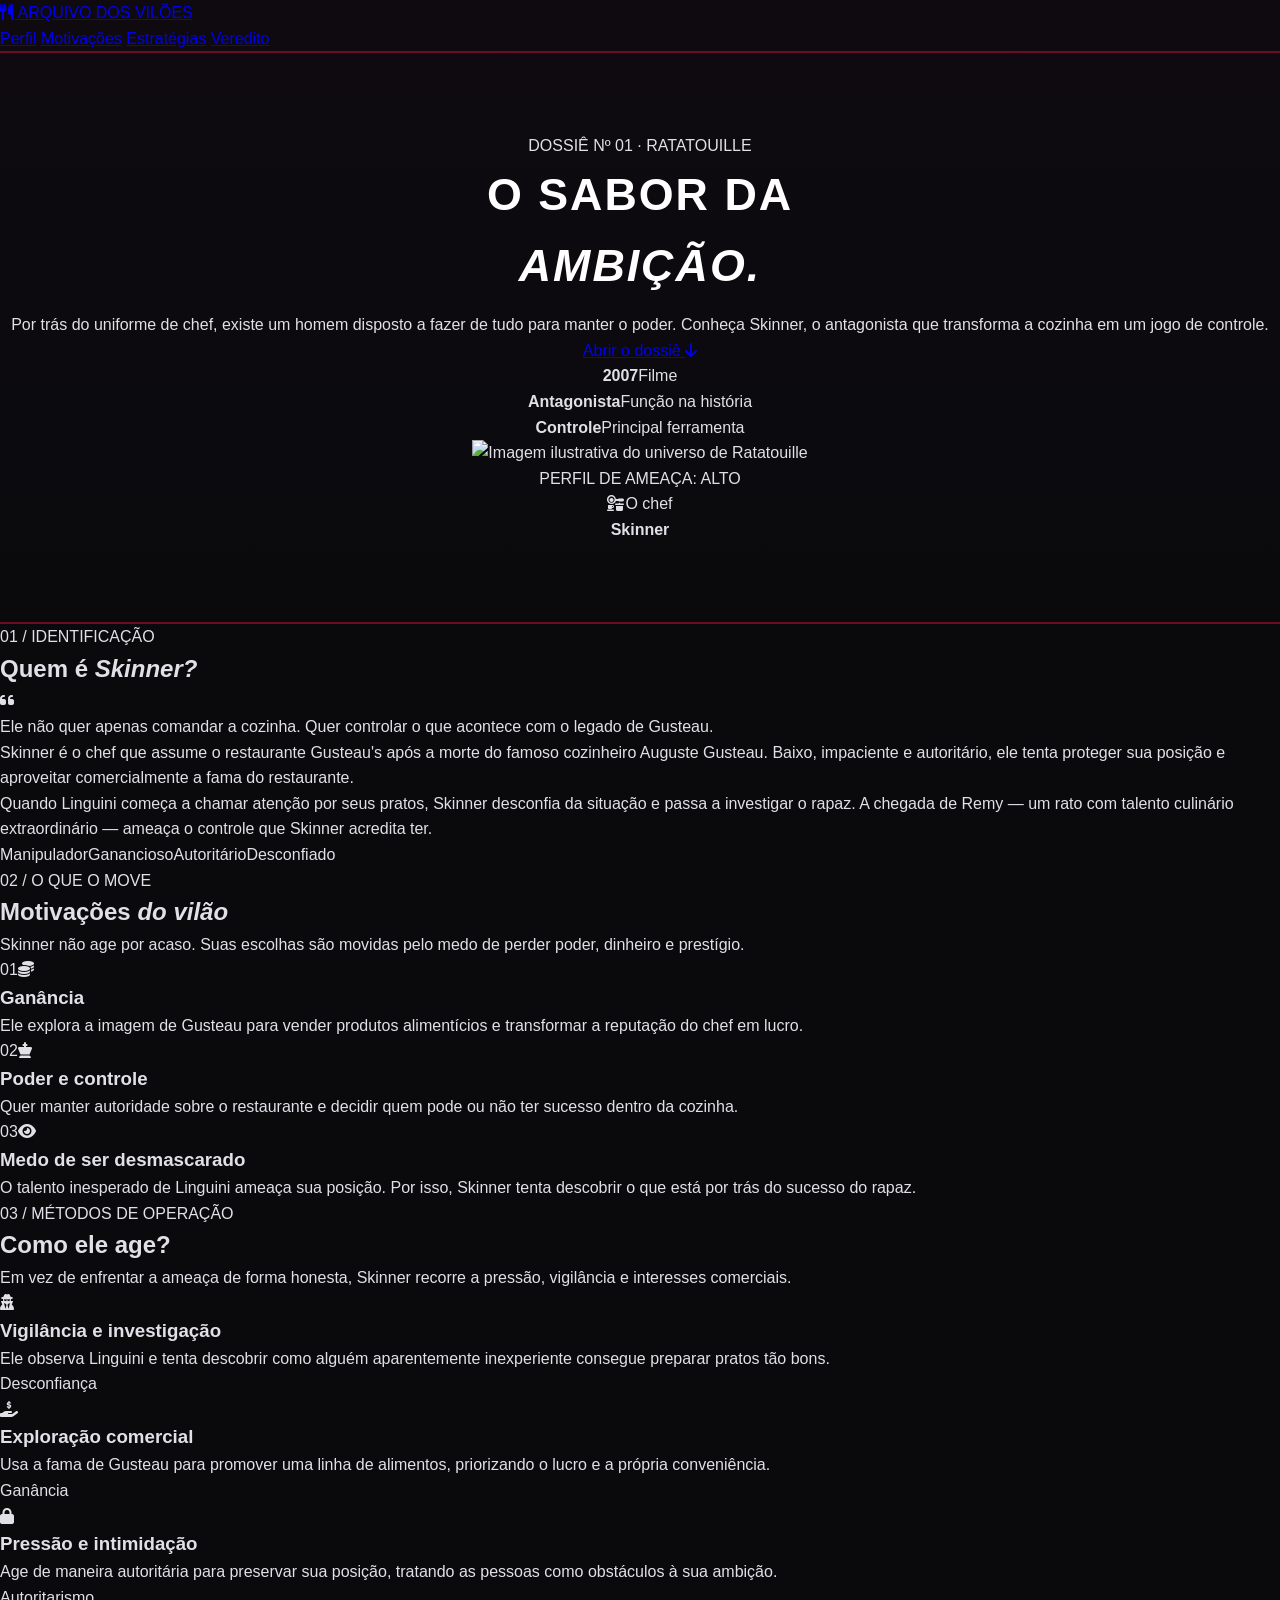
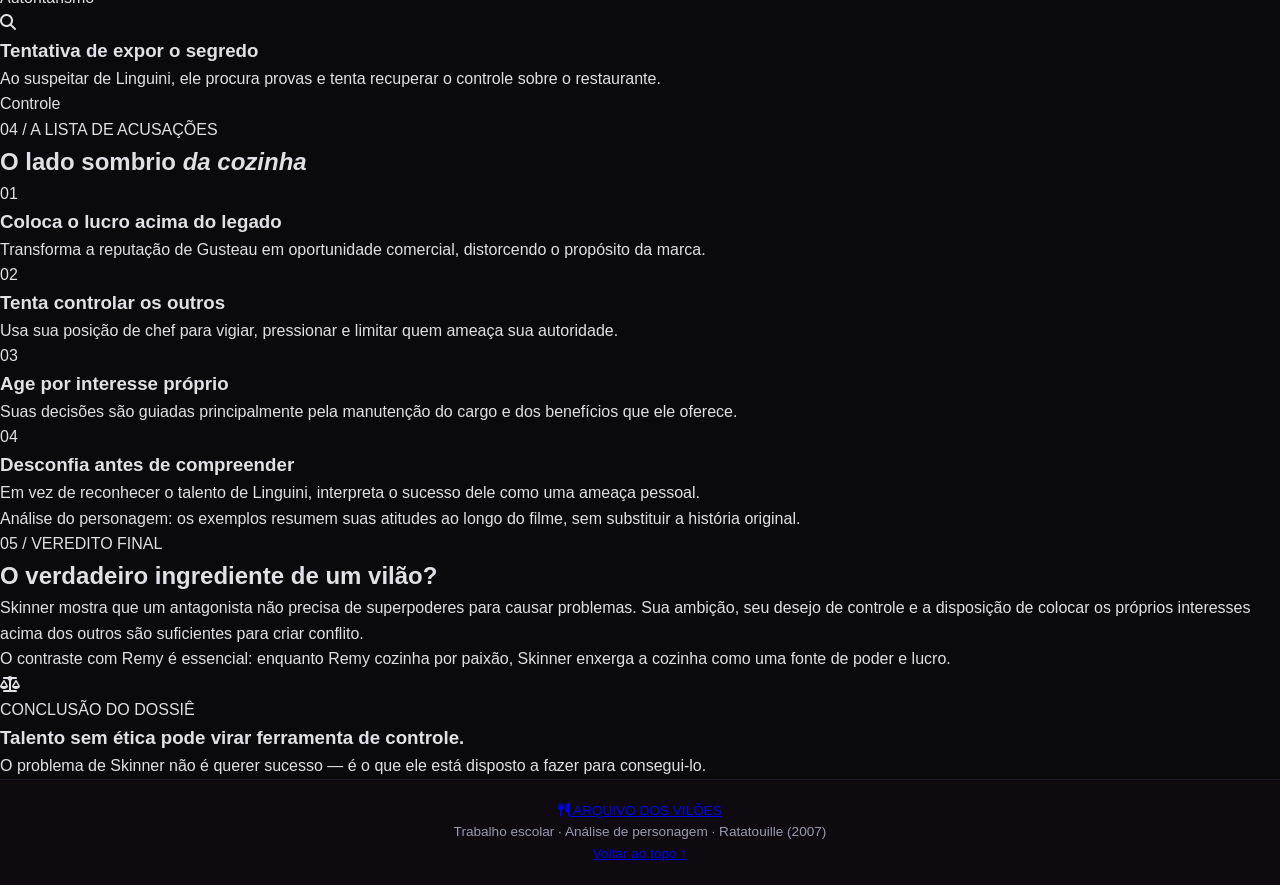
==== chefskinner.html @ 66c11b69 "criacao de chefskinner.html" ====
<!DOCTYPE html>
<html lang="pt-br">
<head>
    <meta charset="UTF-8">
    <meta name="viewport" content="width=device-width, initial-scale=1.0">
    <meta name="description" content="Uma análise do Chef Skinner, o antagonista de Ratatouille.">
    <title>Chef Skinner | O vilão de Ratatouille</title>
    <link rel="stylesheet" href="./css/style.css">
    <link rel="preconnect" href="https://fonts.googleapis.com">
    <link rel="preconnect" href="https://fonts.gstatic.com" crossorigin>
    <link href="https://fonts.googleapis.com/css2?family=DM+Sans:wght@400;500;600;700&family=Playfair+Display:wght@600;700;800&display=swap" rel="stylesheet">
    <link rel="stylesheet" href="https://cdnjs.cloudflare.com/ajax/libs/font-awesome/6.5.2/css/all.min.css">
</head>
<body>
    <header class="topo">
        <a class="marca" href="#inicio"><span class="marca-icone"><i class="fa-solid fa-utensils"></i></span> ARQUIVO DOS VILÕES</a>
        <nav aria-label="Menu principal">
            <a href="#perfil">Perfil</a>
            <a href="#motivacoes">Motivações</a>
            <a href="#estrategias">Estratégias</a>
            <a href="#legado">Veredito</a>
        </nav>
    </header>

    <main>
        <section id="inicio" class="hero">
            <div class="hero-texto">
                <p class="sobretitulo"><span></span> DOSSIÊ Nº 01 · RATATOUILLE</p>
                <h1>O sabor da<br><em>ambição.</em></h1>
                <p class="hero-descricao">Por trás do uniforme de chef, existe um homem disposto a fazer de tudo para manter o poder. Conheça Skinner, o antagonista que transforma a cozinha em um jogo de controle.</p>
                <a class="botao" href="#perfil">Abrir o dossiê <i class="fa-solid fa-arrow-down"></i></a>
                <div class="hero-dados">
                    <div><strong>2007</strong><span>Filme</span></div>
                    <div><strong>Antagonista</strong><span>Função na história</span></div>
                    <div><strong>Controle</strong><span>Principal ferramenta</span></div>
                </div>
            </div>
            <div class="hero-imagem">
                <img src="https://image.tmdb.org/t/p/w780/3A4CcB8W3sJ9Yq5n4z7K6s0pQ2x.jpg" alt="Imagem ilustrativa do universo de Ratatouille" onerror="this.onerror=null;this.src='https://placehold.co/700x850/292b28/f1e9d8?text=CHEF+SKINNER';">
                <div class="imagem-legenda"><span class="ponto"></span> PERFIL DE AMEAÇA: ALTO</div>
                <div class="selo"><i class="fa-solid fa-kitchen-set"></i><span>O chef<br><b>Skinner</b></span></div>
            </div>
        </section>

        <section id="perfil" class="secao perfil">
            <div class="cabecalho-secao"><p class="sobretitulo">01 / IDENTIFICAÇÃO</p><h2>Quem é <em>Skinner?</em></h2></div>
            <div class="perfil-grid">
                <div class="perfil-frase"><i class="fa-solid fa-quote-left"></i><p>Ele não quer apenas comandar a cozinha. Quer controlar o que acontece com o legado de Gusteau.</p></div>
                <div class="perfil-texto">
                    <p>Skinner é o chef que assume o restaurante Gusteau's após a morte do famoso cozinheiro Auguste Gusteau. Baixo, impaciente e autoritário, ele tenta proteger sua posição e aproveitar comercialmente a fama do restaurante.</p>
                    <p>Quando Linguini começa a chamar atenção por seus pratos, Skinner desconfia da situação e passa a investigar o rapaz. A chegada de Remy — um rato com talento culinário extraordinário — ameaça o controle que Skinner acredita ter.</p>
                    <div class="etiquetas"><span>Manipulador</span><span>Ganancioso</span><span>Autoritário</span><span>Desconfiado</span></div>
                </div>
            </div>
        </section>

        <section id="motivacoes" class="secao escura">
            <div class="cabecalho-secao"><p class="sobretitulo">02 / O QUE O MOVE</p><h2>Motivações <em>do vilão</em></h2><p class="introducao">Skinner não age por acaso. Suas escolhas são movidas pelo medo de perder poder, dinheiro e prestígio.</p></div>
            <div class="cartoes">
                <article class="cartao"><span class="numero">01</span><i class="fa-solid fa-coins"></i><h3>Ganância</h3><p>Ele explora a imagem de Gusteau para vender produtos alimentícios e transformar a reputação do chef em lucro.</p></article>
                <article class="cartao"><span class="numero">02</span><i class="fa-solid fa-chess-king"></i><h3>Poder e controle</h3><p>Quer manter autoridade sobre o restaurante e decidir quem pode ou não ter sucesso dentro da cozinha.</p></article>
                <article class="cartao"><span class="numero">03</span><i class="fa-solid fa-eye"></i><h3>Medo de ser desmascarado</h3><p>O talento inesperado de Linguini ameaça sua posição. Por isso, Skinner tenta descobrir o que está por trás do sucesso do rapaz.</p></article>
            </div>
        </section>

        <section id="estrategias" class="secao estrategias">
            <div class="cabecalho-secao"><p class="sobretitulo">03 / MÉTODOS DE OPERAÇÃO</p><h2>Como ele age?</h2><p class="introducao">Em vez de enfrentar a ameaça de forma honesta, Skinner recorre a pressão, vigilância e interesses comerciais.</p></div>
            <div class="estrategia-lista">
                <article class="estrategia-item"><div class="estrategia-icone"><i class="fa-solid fa-user-secret"></i></div><div><h3>Vigilância e investigação</h3><p>Ele observa Linguini e tenta descobrir como alguém aparentemente inexperiente consegue preparar pratos tão bons.</p></div><span class="tag">Desconfiança</span></article>
                <article class="estrategia-item"><div class="estrategia-icone"><i class="fa-solid fa-hand-holding-dollar"></i></div><div><h3>Exploração comercial</h3><p>Usa a fama de Gusteau para promover uma linha de alimentos, priorizando o lucro e a própria conveniência.</p></div><span class="tag">Ganância</span></article>
                <article class="estrategia-item"><div class="estrategia-icone"><i class="fa-solid fa-lock"></i></div><div><h3>Pressão e intimidação</h3><p>Age de maneira autoritária para preservar sua posição, tratando as pessoas como obstáculos à sua ambição.</p></div><span class="tag">Autoritarismo</span></article>
                <article class="estrategia-item"><div class="estrategia-icone"><i class="fa-solid fa-magnifying-glass"></i></div><div><h3>Tentativa de expor o segredo</h3><p>Ao suspeitar de Linguini, ele procura provas e tenta recuperar o controle sobre o restaurante.</p></div><span class="tag">Controle</span></article>
            </div>
        </section>

        <section class="secao atos">
            <div class="cabecalho-secao"><p class="sobretitulo">04 / A LISTA DE ACUSAÇÕES</p><h2>O lado sombrio <em>da cozinha</em></h2></div>
            <div class="atos-grid">
                <div class="ato"><span>01</span><div><h3>Coloca o lucro acima do legado</h3><p>Transforma a reputação de Gusteau em oportunidade comercial, distorcendo o propósito da marca.</p></div></div>
                <div class="ato"><span>02</span><div><h3>Tenta controlar os outros</h3><p>Usa sua posição de chef para vigiar, pressionar e limitar quem ameaça sua autoridade.</p></div></div>
                <div class="ato"><span>03</span><div><h3>Age por interesse próprio</h3><p>Suas decisões são guiadas principalmente pela manutenção do cargo e dos benefícios que ele oferece.</p></div></div>
                <div class="ato"><span>04</span><div><h3>Desconfia antes de compreender</h3><p>Em vez de reconhecer o talento de Linguini, interpreta o sucesso dele como uma ameaça pessoal.</p></div></div>
            </div>
            <p class="nota">Análise do personagem: os exemplos resumem suas atitudes ao longo do filme, sem substituir a história original.</p>
        </section>

        <section id="legado" class="secao veredito">
            <div class="veredito-texto"><p class="sobretitulo">05 / VEREDITO FINAL</p><h2>O verdadeiro ingrediente de um vilão?</h2><p>Skinner mostra que um antagonista não precisa de superpoderes para causar problemas. Sua ambição, seu desejo de controle e a disposição de colocar os próprios interesses acima dos outros são suficientes para criar conflito.</p><p>O contraste com Remy é essencial: enquanto Remy cozinha por paixão, Skinner enxerga a cozinha como uma fonte de poder e lucro.</p></div>
            <div class="veredito-card"><i class="fa-solid fa-scale-balanced"></i><p class="mini-titulo">CONCLUSÃO DO DOSSIÊ</p><h3>Talento sem ética pode virar ferramenta de controle.</h3><div class="linha"></div><p>O problema de Skinner não é querer sucesso — é o que ele está disposto a fazer para consegui-lo.</p></div>
        </section>
    </main>
    <footer><a class="marca" href="#inicio"><i class="fa-solid fa-utensils"></i> ARQUIVO DOS VILÕES</a><p>Trabalho escolar · Análise de personagem · Ratatouille (2007)</p><a href="#inicio" class="voltar">Voltar ao topo ↑</a></footer>
</body>
</html>
---- css/style.css ----
:root {
    --bg-main: #0a0a0d;
    --bg-card: #121218;
    --bg-header: #0e0a10;
    --text-primary: #e0e0e6;
    --text-muted: #9a9ab0;
    --wine-accent: #6b0d23;
    --wine-hover: #800020;
    
    --hover-coringa: #00ff66;
    --hover-thanos: #9d4edd;
    --hover-madara: #ff0033;
    --hover-skinner: #ffffff;
    --hover-duende: #556b2f;
}

* {
    margin: 0;
    padding: 0;
    box-sizing: border-box;
}

body {
    font-family: 'Segoe UI', Tahoma, Geneva, Verdana, sans-serif;
    background-color: var(--bg-main);
    color: var(--text-primary);
    line-height: 1.6;
}

.container {
    max-width: 1200px;
    margin: 0 auto;
    padding: 0 20px;
}

.hero {
    background-color: var(--bg-header);
    border-bottom: 2px solid var(--wine-accent);
    padding: 50px 0;
    text-align: center;
}

.hero h1 {
    font-size: 2.8rem;
    color: #fff;
    letter-spacing: 2px;
    text-transform: uppercase;
    margin-bottom: 10px;
}

.hero .subtitle {
    color: var(--text-muted);
    font-size: 1.1rem;
}

.info-section {
    background-color: var(--bg-card);
    border-left: 4px solid var(--wine-accent);
    padding: 30px;
    margin: 40px 0;
    border-radius: 4px;
}

.info-section h2 {
    color: #fff;
    font-size: 1.8rem;
    margin-bottom: 15px;
}

.info-section p {
    color: var(--text-primary);
    margin-bottom: 15px;
    font-size: 1.05rem;
    text-align: justify;
}

.info-section p:last-child {
    margin-bottom: 0;
}

.cards-section {
    margin-bottom: 60px;
}

.section-title {
    text-align: center;
    font-size: 2rem;
    margin-bottom: 30px;
    color: #fff;
}

.grid-cards {
    display: grid;
    grid-template-columns: repeat(auto-fit, minmax(280px, 1fr));
    gap: 25px;
}

.card {
    background-color: var(--bg-card);
    border: 1px solid #1a1a24;
    border-radius: 8px;
    overflow: hidden;
    position: relative;
    display: flex;
    flex-direction: column;
    transition: transform 0.3s ease, border-color 0.3s ease, box-shadow 0.3s ease;
}

.card-badge {
    position: absolute;
    top: 10px;
    right: 10px;
    background-color: rgba(0, 0, 0, 0.85);
    color: #fff;
    font-size: 0.75rem;
    padding: 4px 10px;
    border-radius: 4px;
    border: 1px solid var(--wine-accent);
    z-index: 1;
}

.card-img {
    width: 100%;
    height: 200px;
    object-fit: cover;
    filter: brightness(0.85);
    transition: filter 0.3s ease;
}

.card-body {
    padding: 20px;
    display: flex;
    flex-direction: column;
    flex-grow: 1;
}

.card-body h3 {
    font-size: 1.4rem;
    color: #fff;
    margin-bottom: 10px;
    transition: color 0.3s ease;
}

.card-body p {
    color: var(--text-muted);
    font-size: 0.95rem;
    margin-bottom: 20px;
    flex-grow: 1;
}

.btn {
    display: block;
    text-align: center;
    background-color: var(--wine-accent);
    color: #fff;
    text-decoration: none;
    padding: 10px 15px;
    border-radius: 4px;
    font-weight: 600;
    transition: background-color 0.3s ease;
}

.btn:hover {
    background-color: var(--wine-hover);
}

.card-coringa:hover {
    transform: translateY(-8px);
    border-color: var(--hover-coringa);
    box-shadow: 0 0 20px rgba(0, 255, 102, 0.3);
}
.card-coringa:hover h3 {
    color: var(--hover-coringa);
}
.card-coringa:hover .card-img {
    filter: brightness(1);
}

.card-thanos:hover {
    transform: translateY(-8px);
    border-color: var(--hover-thanos);
    box-shadow: 0 0 20px rgba(157, 78, 221, 0.3);
}
.card-thanos:hover h3 {
    color: var(--hover-thanos);
}
.card-thanos:hover .card-img {
    filter: brightness(1);
}

.card-madara:hover {
    transform: translateY(-8px);
    border-color: var(--hover-madara);
    box-shadow: 0 0 20px rgba(255, 0, 51, 0.3);
}
.card-madara:hover h3 {
    color: var(--hover-madara);
}
.card-madara:hover .card-img {
    filter: brightness(1);
}

.card-skinner:hover {
    transform: translateY(-8px);
    border-color: var(--hover-skinner);
    box-shadow: 0 0 20px rgba(255, 255, 255, 0.3);
}
.card-skinner:hover h3 {
    color: var(--hover-skinner);
}
.card-skinner:hover .card-img {
    filter: brightness(1);
}

.card-duende:hover {
    transform: translateY(-8px);
    border-color: var(--hover-duende);
    box-shadow: 0 0 20px rgba(85, 107, 47, 0.4);
}
.card-duende:hover h3 {
    color: var(--hover-duende);
}
.card-duende:hover .card-img {
    filter: brightness(1);
}

footer {
    background-color: var(--bg-header);
    border-top: 1px solid #1a1a24;
    text-align: center;
    padding: 20px 0;
    color: var(--text-muted);
    font-size: 0.85rem;
}
header {
    background-color: var(--bg-header);
    border-bottom: 2px solid var(--wine-accent);
}

.navbar {
    background-color: rgba(10, 10, 13, 0.95);
    border-bottom: 1px solid #1a1a24;
    padding: 15px 0;
}

.nav-container {
    display: flex;
    justify-content: space-between;
    align-items: center;
}

.logo {
    color: #fff;
    font-size: 1.3rem;
    font-weight: 700;
    text-decoration: none;
    text-transform: uppercase;
    letter-spacing: 1px;
}

.nav-links {
    display: flex;
    list-style: none;
    gap: 20px;
}

.nav-links a {
    color: var(--text-muted);
    text-decoration: none;
    font-size: 0.95rem;
    font-weight: 500;
    transition: color 0.3s ease;
}

.nav-links a:hover,
.nav-links a.active {
    color: var(--text-primary);
    border-bottom: 2px solid var(--wine-accent);
    padding-bottom: 3px;
}

.hero {
    background-image: linear-gradient(rgba(14, 10, 16, 0.85), rgba(10, 10, 13, 0.95)), url('sua-imagem.jpg');
    background-size: cover;
    background-position: center;
    background-repeat: no-repeat;
    padding: 80px 0;
    text-align: center;
}

.hero h1 {
    font-size: 2.8rem;
    color: #fff;
    letter-spacing: 2px;
    text-transform: uppercase;
    margin-bottom: 10px;
}

.hero .subtitle {
    color: var(--text-muted);
    font-size: 1.1rem;
}
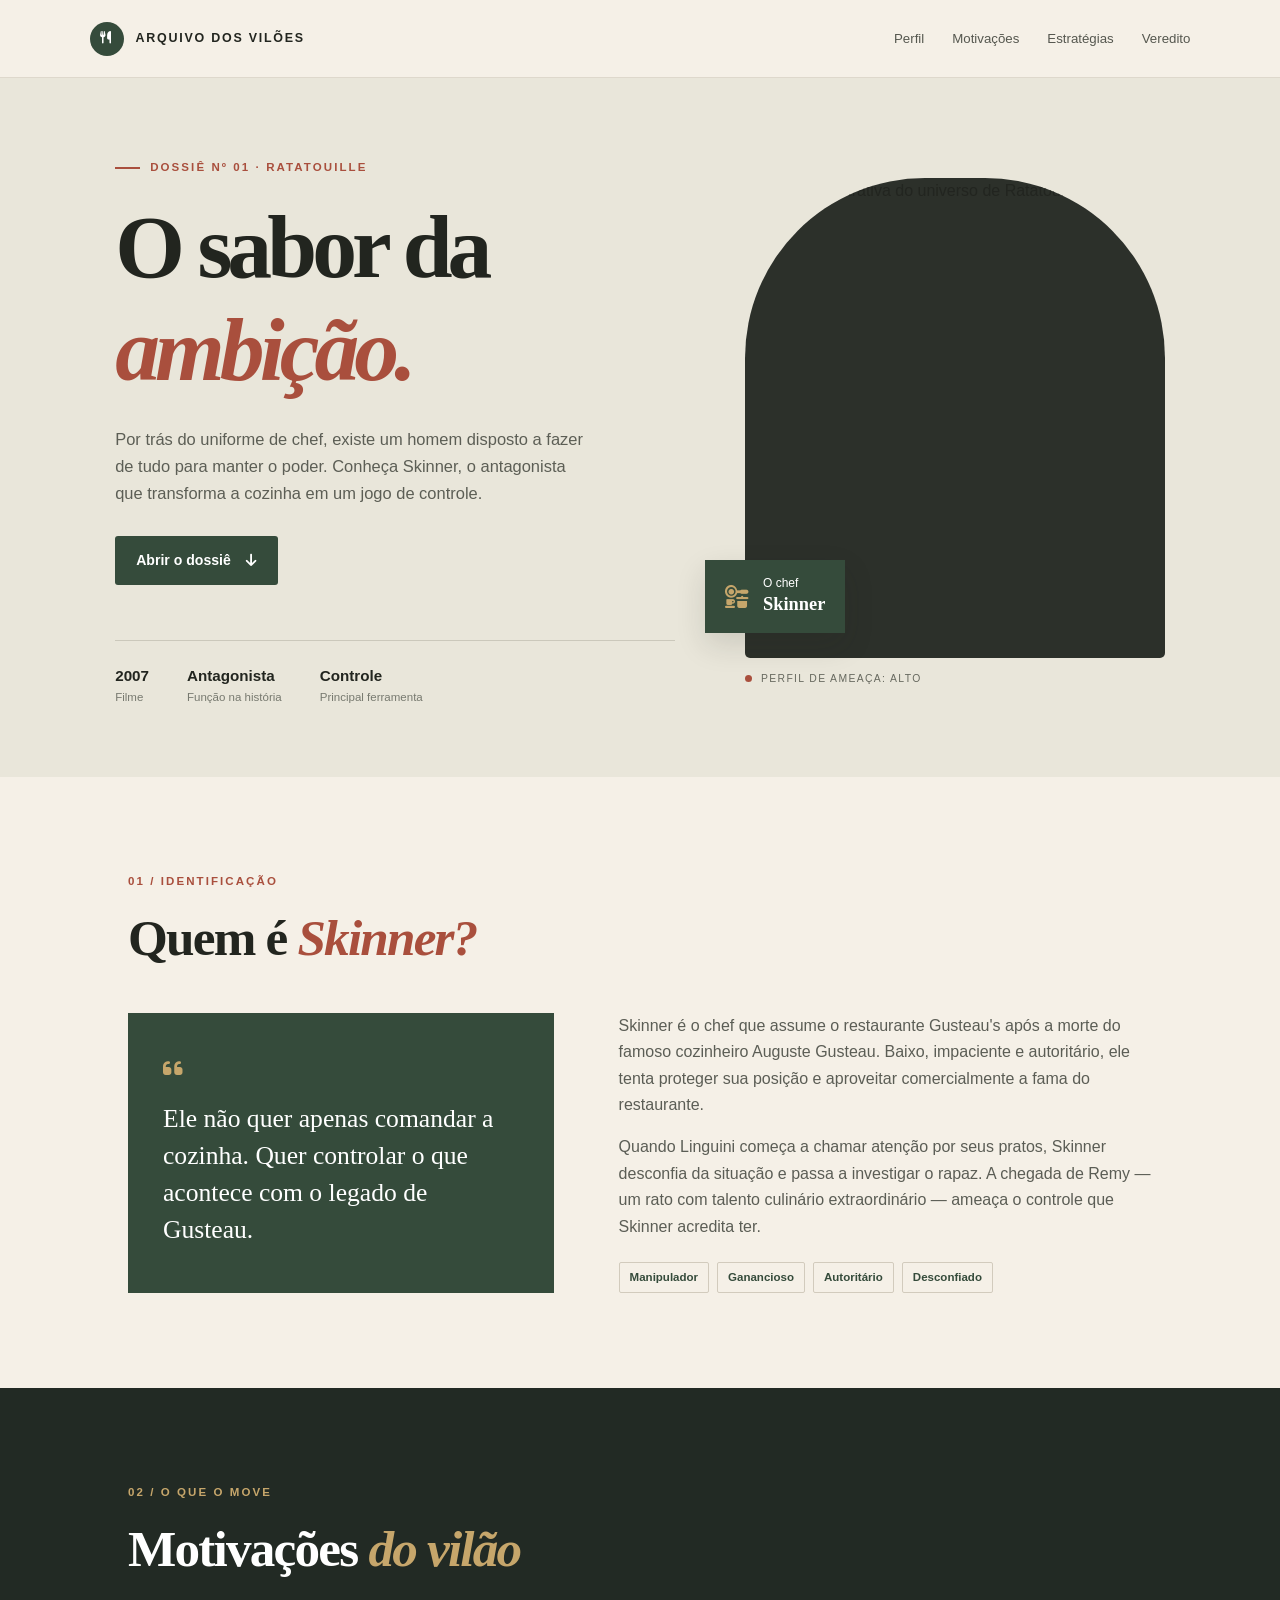
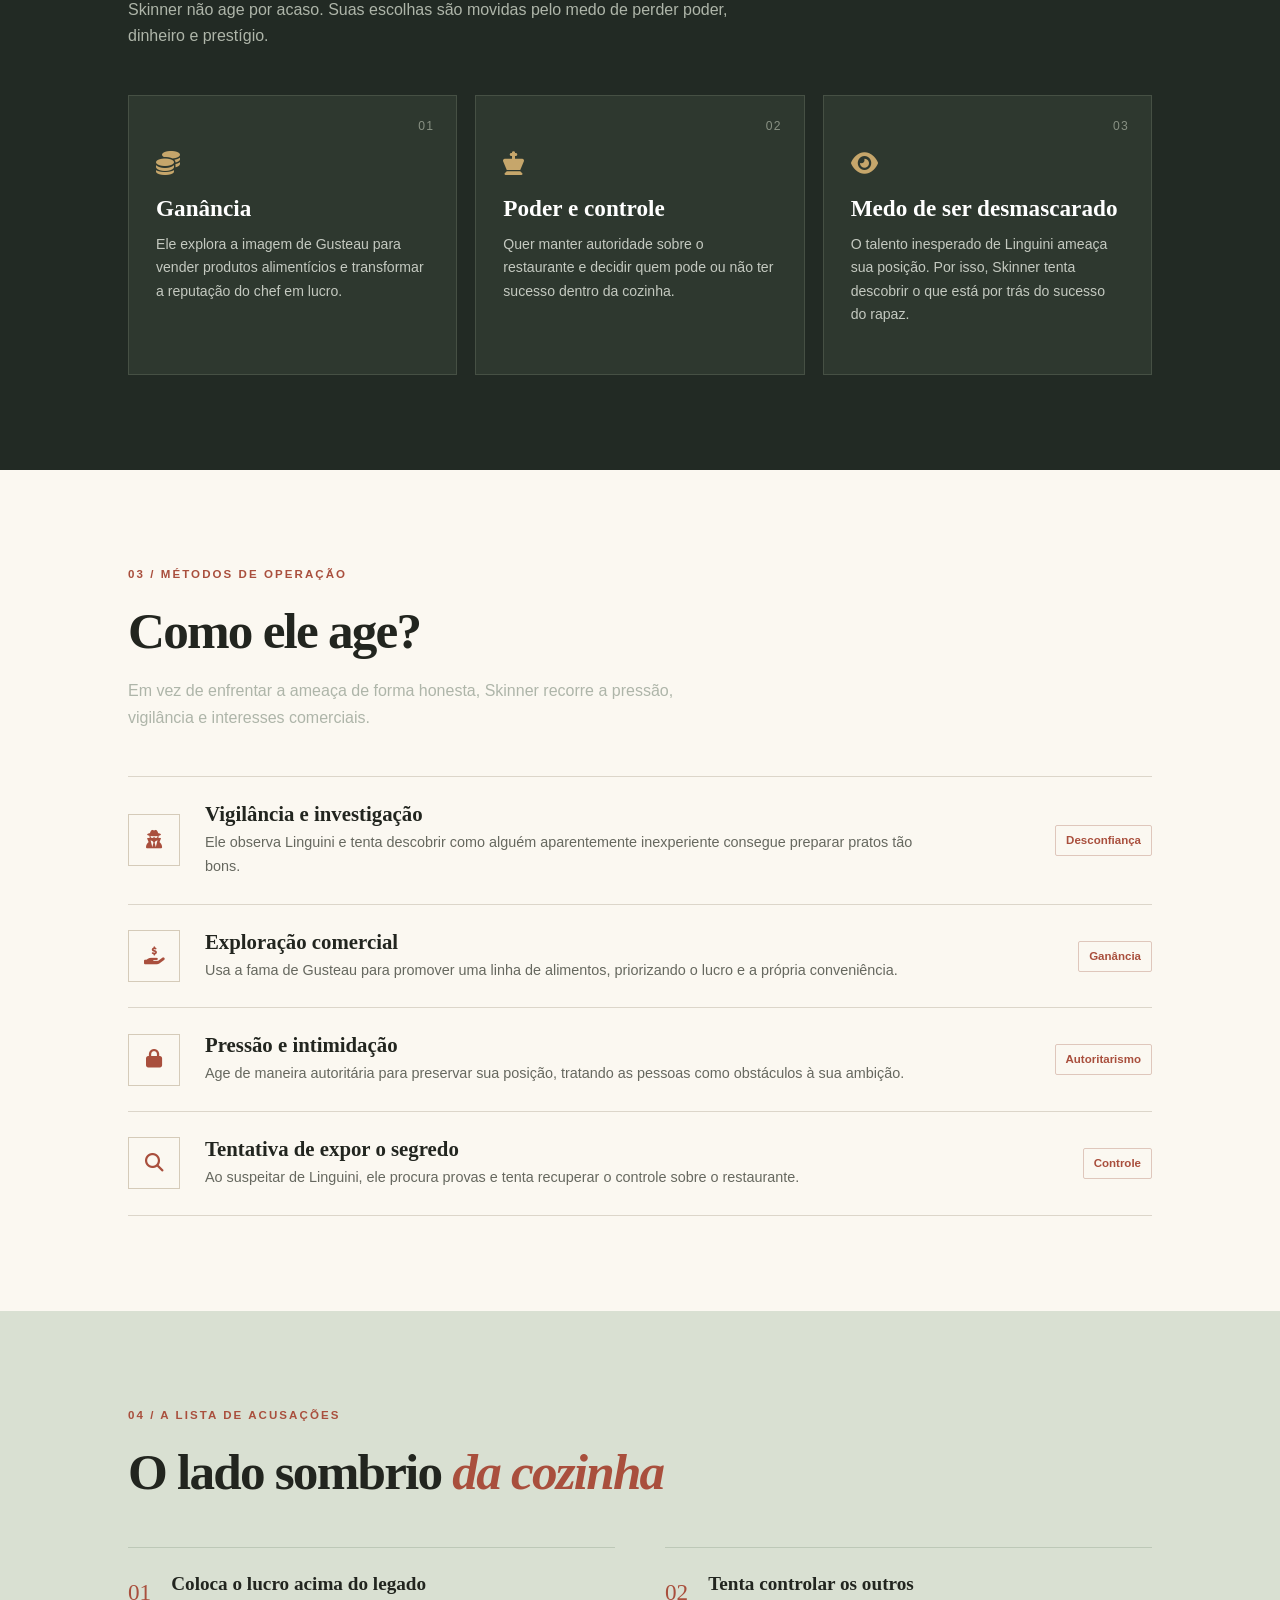
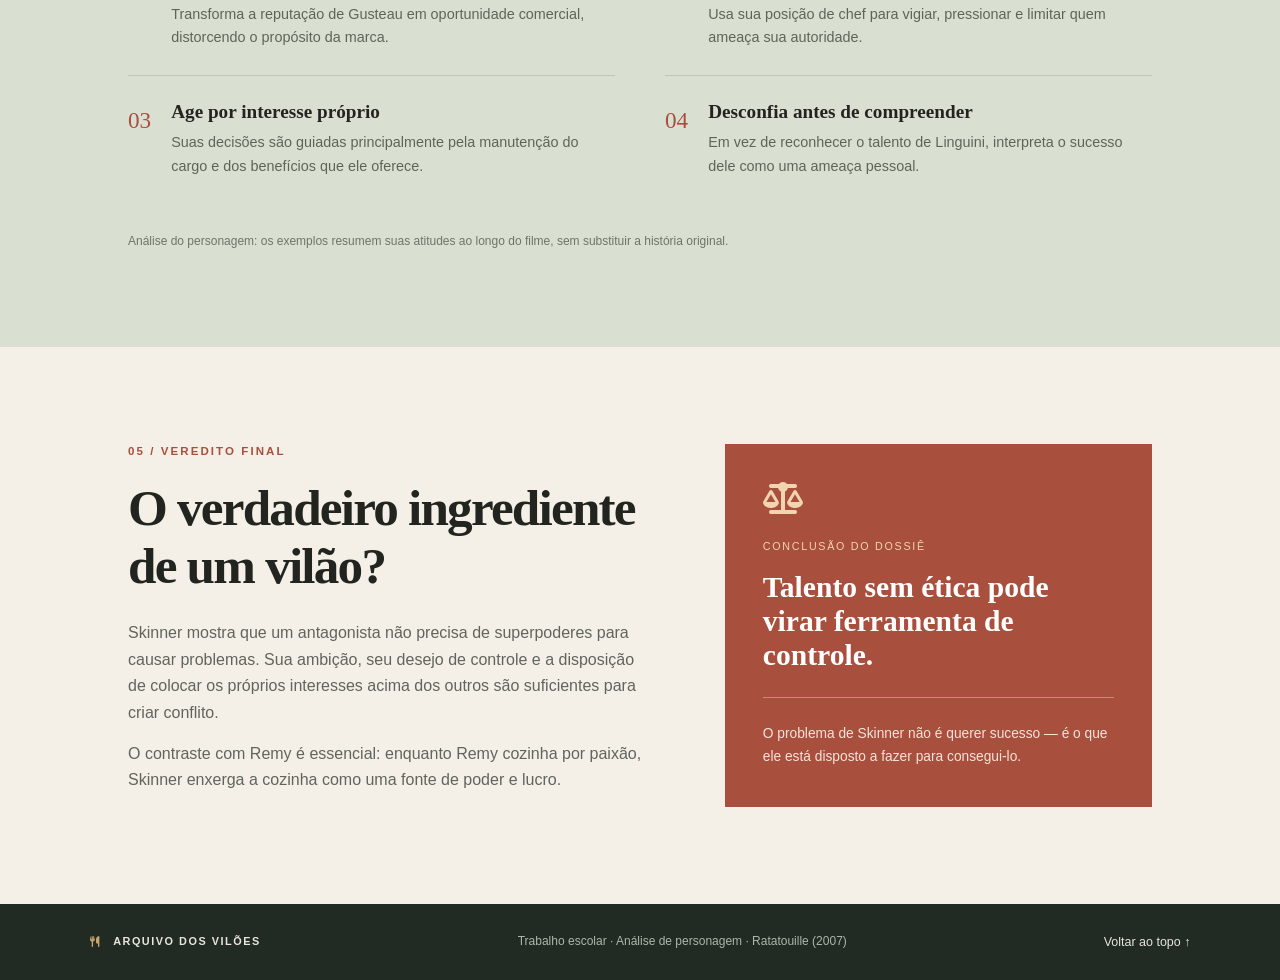
==== commit ec546cb6: "feat: adição do README e ajustes" ====
--- a/chefskinner.html
+++ b/chefskinner.html
@@ -5,7 +5,7 @@
     <meta name="viewport" content="width=device-width, initial-scale=1.0">
     <meta name="description" content="Uma análise do Chef Skinner, o antagonista de Ratatouille.">
     <title>Chef Skinner | O vilão de Ratatouille</title>
-    <link rel="stylesheet" href="./css/style.css">
+    <link rel="stylesheet" href="./css/chefskinner.css">
     <link rel="preconnect" href="https://fonts.googleapis.com">
     <link rel="preconnect" href="https://fonts.gstatic.com" crossorigin>
     <link href="https://fonts.googleapis.com/css2?family=DM+Sans:wght@400;500;600;700&family=Playfair+Display:wght@600;700;800&display=swap" rel="stylesheet">
--- a/css/chefskinner.css
+++ b/css/chefskinner.css
@@ -0,0 +1,129 @@
+@import url('https://fonts.googleapis.com/css2?family=DM+Sans:wght@400;500;600;700&family=Playfair+Display:wght@600;700;800&display=swap');
+
+:root {
+    --fundo: #f5f0e7;
+    --texto: #22251f;
+    --verde: #354b3b;
+    --verde-claro: #d9e0d2;
+    --vermelho: #a94f3d;
+    --dourado: #c6a66b;
+    --muted: #77796f;
+    --fonte-titulo: 'Playfair Display', Georgia, serif;
+    --fonte-corpo: 'DM Sans', Arial, sans-serif;
+}
+* { margin: 0; padding: 0; box-sizing: border-box; }
+html { scroll-behavior: smooth; scroll-padding-top: 90px; }
+body { background: var(--fundo); color: var(--texto); font-family: var(--fonte-corpo); line-height: 1.65; }
+a { color: inherit; text-decoration: none; }
+.topo { height: 78px; padding: 0 7%; display: flex; align-items: center; justify-content: space-between; gap: 25px; background: var(--fundo); border-bottom: 1px solid #ded8cc; }
+.marca { font-size: .78rem; letter-spacing: .14em; font-weight: 700; display: flex; align-items: center; gap: 12px; white-space: nowrap; }
+.marca-icone { width: 34px; height: 34px; display: grid; place-items: center; color: white; background: var(--verde); border-radius: 50%; }
+.topo nav { display: flex; gap: 28px; font-size: .83rem; color: #55574f; }
+.topo nav a:hover, .voltar:hover { color: var(--vermelho); }
+.hero { min-height: 660px; padding: 80px 9% 70px; display: flex; align-items: center; justify-content: space-between; gap: 70px; background: #e9e6da; overflow: hidden; }
+.hero-texto { max-width: 590px; flex: 1; }
+.sobretitulo { color: var(--vermelho); font-size: .72rem; font-weight: 700; letter-spacing: .18em; margin-bottom: 18px; }
+.hero .sobretitulo { display: flex; align-items: center; gap: 10px; }
+.hero .sobretitulo span { display: inline-block; width: 25px; height: 2px; background: var(--vermelho); }
+h1, h2, h3 { font-family: var(--fonte-titulo); line-height: 1.15; }
+h1 { font-size: clamp(3.6rem, 7vw, 6.5rem); letter-spacing: -.055em; }
+h1 em, h2 em { color: var(--vermelho); font-weight: 600; }
+.hero-descricao { max-width: 470px; color: #5c5e55; margin: 25px 0 28px; font-size: 1.03rem; }
+.botao { display: inline-flex; gap: 15px; align-items: center; background: var(--verde); color: white; padding: 13px 21px; border-radius: 3px; font-size: .88rem; font-weight: 700; transition: .2s; }
+.botao:hover { background: #24362a; transform: translateY(-2px); }
+.hero-dados { display: flex; gap: 38px; margin-top: 55px; border-top: 1px solid #cbc8bb; padding-top: 22px; }
+.hero-dados div { display: flex; flex-direction: column; }
+.hero-dados strong { font-size: .95rem; }
+.hero-dados span { color: var(--muted); font-size: .72rem; }
+.hero-imagem { position: relative; width: min(40%, 420px); min-width: 290px; }
+.hero-imagem img { display: block; width: 100%; height: 480px; object-fit: cover; object-position: center; background: #2b3029; border-radius: 180px 180px 5px 5px; filter: saturate(.78); }
+.imagem-legenda { margin-top: 12px; font-size: .65rem; letter-spacing: .13em; color: #67695f; display: flex; gap: 9px; align-items: center; }
+.ponto { width: 7px; height: 7px; border-radius: 50%; background: var(--vermelho); }
+.selo { position: absolute; bottom: 54px; left: -40px; background: var(--verde); color: white; display: flex; align-items: center; gap: 13px; padding: 15px 20px; box-shadow: 0 12px 30px #22251f24; font-size: .75rem; line-height: 1.4; }
+.selo i { color: var(--dourado); font-size: 1.4rem; }
+.selo b { font-family: var(--fonte-titulo); font-size: 1.15rem; }
+.secao { padding: 95px 10%; }
+.cabecalho-secao { max-width: 720px; margin-bottom: 45px; }
+h2 { font-size: clamp(2.4rem, 4vw, 3.6rem); letter-spacing: -.035em; }
+.introducao { max-width: 610px; color: #aeb5a9; margin-top: 18px; }
+.perfil-grid { display: flex; align-items: stretch; gap: 65px; }
+.perfil-frase { flex: .8; padding: 35px; background: var(--verde); color: white; display: flex; flex-direction: column; justify-content: center; min-height: 240px; }
+.perfil-frase i { color: var(--dourado); font-size: 1.4rem; margin-bottom: 20px; }
+.perfil-frase p { font-family: var(--fonte-titulo); font-size: 1.6rem; line-height: 1.45; }
+.perfil-texto { flex: 1.2; color: #5b5d55; }
+.perfil-texto p + p { margin-top: 16px; }
+.etiquetas { display: flex; flex-wrap: wrap; gap: 8px; margin-top: 22px; }
+.etiquetas span, .tag { border: 1px solid #d2cbbd; color: var(--verde); padding: 5px 10px; border-radius: 2px; font-size: .72rem; font-weight: 700; }
+.escura { background: #222a24; color: white; }
+.escura .sobretitulo { color: var(--dourado); }
+.escura h2 em { color: var(--dourado); }
+.cartoes { display: flex; gap: 18px; }
+.cartao { position: relative; flex: 1; padding: 30px 27px; min-height: 280px; background: #2e382f; border: 1px solid #465044; }
+.cartao > i { color: var(--dourado); font-size: 1.5rem; margin: 25px 0 20px; }
+.cartao h3 { font-size: 1.45rem; margin-bottom: 12px; }
+.cartao p { font-size: .88rem; color: #c4c9c0; }
+.numero { position: absolute; top: 20px; right: 22px; color: #889083; font-size: .76rem; letter-spacing: .1em; }
+.estrategias { background: #fbf8f1; }
+.estrategia-lista { border-top: 1px solid #dcd6ca; }
+.estrategia-item { display: flex; align-items: center; gap: 25px; padding: 25px 0; border-bottom: 1px solid #dcd6ca; }
+.estrategia-icone { width: 52px; height: 52px; flex-shrink: 0; border: 1px solid #d5cbb9; color: var(--vermelho); display: grid; place-items: center; font-size: 1.15rem; }
+.estrategia-item div:nth-child(2) { flex: 1; }
+.estrategia-item h3 { font-size: 1.3rem; margin-bottom: 5px; }
+.estrategia-item p { color: #66685f; font-size: .9rem; max-width: 720px; }
+.tag { white-space: nowrap; color: var(--vermelho); border-color: #dfc7bc; }
+.atos { background: var(--verde-claro); }
+.atos-grid { display: grid; grid-template-columns: 1fr 1fr; gap: 0 50px; }
+.ato { display: flex; gap: 20px; padding: 25px 0; border-top: 1px solid #bdc8b7; }
+.ato > span { color: var(--vermelho); font-family: var(--fonte-titulo); font-size: 1.45rem; }
+.ato h3 { font-size: 1.2rem; margin-bottom: 8px; }
+.ato p { color: #5d6559; font-size: .9rem; }
+.nota { color: #6d7569; font-size: .75rem; margin-top: 28px; }
+.veredito { display: flex; gap: 70px; align-items: center; background: #f5f0e7; }
+.veredito-texto { flex: 1.2; }
+.veredito-texto h2 { margin-bottom: 24px; }
+.veredito-texto > p:not(.sobretitulo) { color: #62645b; margin-bottom: 15px; }
+.veredito-card { flex: .8; background: var(--vermelho); color: white; padding: 38px; }
+.veredito-card > i { font-size: 2rem; color: #f0d5b0; margin-bottom: 24px; }
+.mini-titulo { font-size: .67rem; letter-spacing: .16em; color: #f0d5b0; margin-bottom: 15px; }
+.veredito-card h3 { font-size: 1.85rem; }
+.veredito-card .linha { height: 1px; background: #ffffff55; margin: 25px 0; }
+.veredito-card > p:last-child { font-size: .86rem; color: #f4e4da; }
+footer { display: flex; align-items: center; justify-content: space-between; gap: 20px; padding: 28px 7%; background: #222a24; color: #e8e6dc; }
+footer p { color: #aeb5a9; font-size: .75rem; text-align: center; }
+footer .marca { font-size: .68rem; }
+footer .marca i { color: var(--dourado); }
+.voltar { font-size: .78rem; white-space: nowrap; }
+
+@media (max-width: 850px) {
+    .topo { padding: 18px 5%; height: auto; flex-wrap: wrap; }
+    .topo nav { gap: 15px; flex-wrap: wrap; }
+    .hero { padding: 65px 7%; gap: 35px; }
+    .hero-imagem { min-width: 230px; }
+    .hero-imagem img { height: 390px; }
+    .hero-dados { gap: 18px; }
+    .secao { padding: 75px 7%; }
+    .perfil-grid, .veredito { gap: 30px; }
+    .cartoes { flex-wrap: wrap; }
+    .cartao { min-width: 200px; }
+}
+@media (max-width: 600px) {
+    .topo { justify-content: center; }
+    .topo nav { justify-content: center; font-size: .75rem; }
+    .hero { flex-direction: column; align-items: stretch; padding-top: 50px; }
+    .hero-imagem { width: 85%; align-self: center; }
+    .hero-imagem img { height: 420px; }
+    .hero-dados { justify-content: space-between; gap: 10px; }
+    .hero-dados strong { font-size: .8rem; }
+    .hero-dados span { font-size: .65rem; }
+    .selo { left: -20px; }
+    .perfil-grid, .veredito { flex-direction: column; }
+    .perfil-frase { min-height: 200px; }
+    .cartoes { flex-direction: column; }
+    .cartao { min-height: auto; }
+    .estrategia-item { align-items: flex-start; gap: 13px; flex-wrap: wrap; }
+    .estrategia-icone { width: 42px; height: 42px; }
+    .estrategia-item div:nth-child(2) { min-width: calc(100% - 65px); }
+    .tag { margin-left: 55px; }
+    .atos-grid { grid-template-columns: 1fr; }
+    footer { flex-direction: column; text-align: center; }
+}
